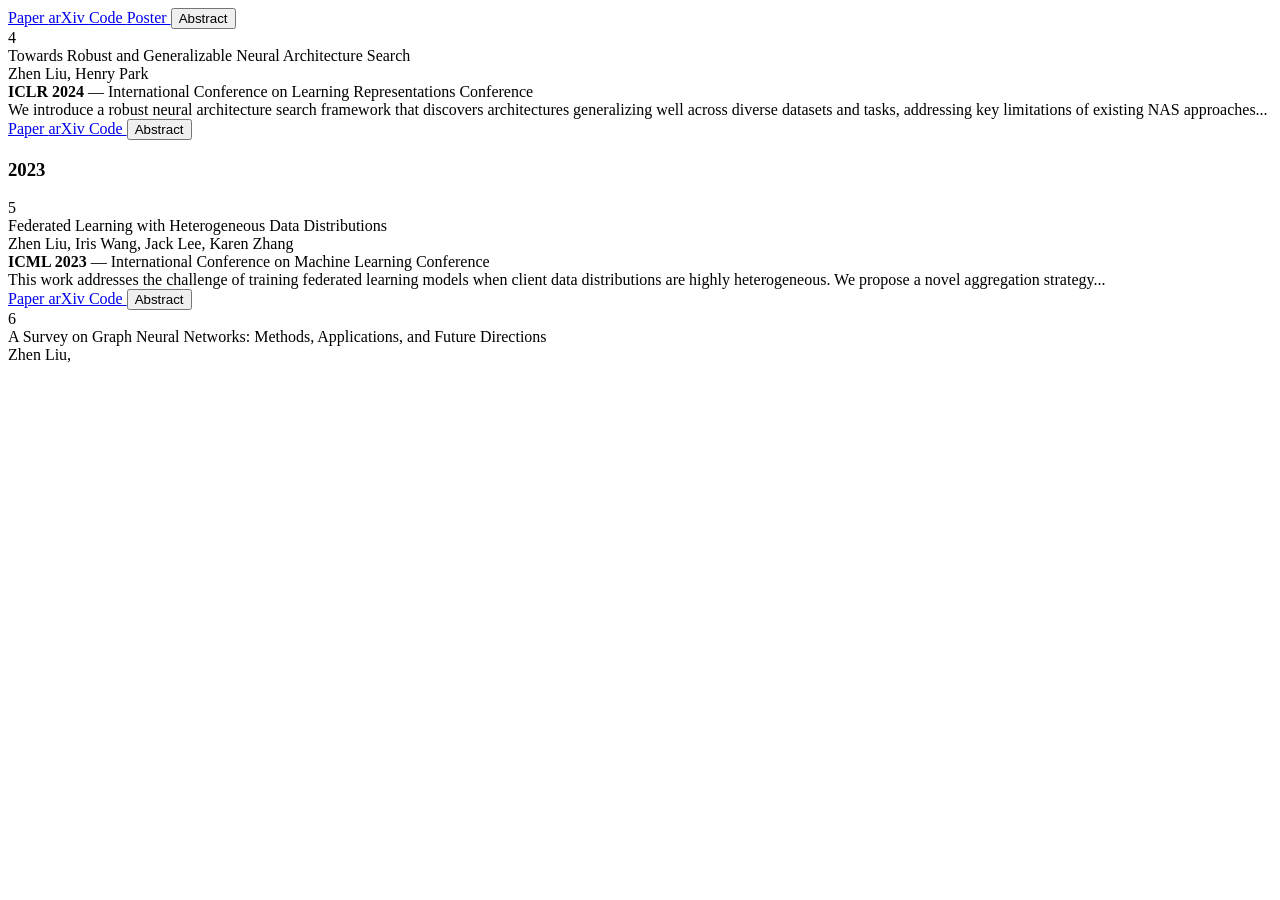
==== research.html @ 5596085f "Add files via upload" ====
<!DOCTYPE html>
              <a href="#" class="pub-link">
                <i class="fas fa-file-pdf"></i> Paper
              </a>
              <a href="#" class="pub-link">
                <i class="fas fa-archive"></i> arXiv
              </a>
              <a href="#" class="pub-link">
                <i class="fab fa-github"></i> Code
              </a>
              <a href="#" class="pub-link">
                <i class="fas fa-desktop"></i> Poster
              </a>
              <button class="pub-link abs-toggle" 
                      onclick="toggleAbstract('abs3')">
                <i class="fas fa-align-left"></i> Abstract
              </button>
            </div>
          </div>
        </div>

        <div class="pub-card" data-year="2024" data-type="conference">
          <div class="pub-number">4</div>
          <div class="pub-content">
            <div class="pub-title">
              Towards Robust and Generalizable 
              Neural Architecture Search
            </div>
            <div class="pub-authors">
              <span class="me">Zhen Liu</span>, Henry Park
            </div>
            <div class="pub-venue">
              <strong>ICLR 2024</strong> — 
              International Conference on Learning Representations
              <span class="badge badge-conf">Conference</span>
            </div>
            <div class="pub-abstract" id="abs4">
              We introduce a robust neural architecture search 
              framework that discovers architectures generalizing 
              well across diverse datasets and tasks, addressing 
              key limitations of existing NAS approaches...
            </div>
            <div class="pub-links">
              <a href="#" class="pub-link">
                <i class="fas fa-file-pdf"></i> Paper
              </a>
              <a href="#" class="pub-link">
                <i class="fas fa-archive"></i> arXiv
              </a>
              <a href="#" class="pub-link">
                <i class="fab fa-github"></i> Code
              </a>
              <button class="pub-link abs-toggle" 
                      onclick="toggleAbstract('abs4')">
                <i class="fas fa-align-left"></i> Abstract
              </button>
            </div>
          </div>
        </div>

        <!-- ── 2023 ── -->
        <h3 class="pub-year-header">2023</h3>

        <div class="pub-card" data-year="2023" data-type="conference">
          <div class="pub-number">5</div>
          <div class="pub-content">
            <div class="pub-title">
              Federated Learning with Heterogeneous 
              Data Distributions
            </div>
            <div class="pub-authors">
              <span class="me">Zhen Liu</span>, 
              Iris Wang, Jack Lee, Karen Zhang
            </div>
            <div class="pub-venue">
              <strong>ICML 2023</strong> — 
              International Conference on Machine Learning
              <span class="badge badge-conf">Conference</span>
            </div>
            <div class="pub-abstract" id="abs5">
              This work addresses the challenge of training 
              federated learning models when client data 
              distributions are highly heterogeneous. 
              We propose a novel aggregation strategy...
            </div>
            <div class="pub-links">
              <a href="#" class="pub-link">
                <i class="fas fa-file-pdf"></i> Paper
              </a>
              <a href="#" class="pub-link">
                <i class="fas fa-archive"></i> arXiv
              </a>
              <a href="#" class="pub-link">
                <i class="fab fa-github"></i> Code
              </a>
              <button class="pub-link abs-toggle" 
                      onclick="toggleAbstract('abs5')">
                <i class="fas fa-align-left"></i> Abstract
              </button>
            </div>
          </div>
        </div>

        <div class="pub-card" data-year="2023" data-type="journal">
          <div class="pub-number">6</div>
          <div class="pub-content">
            <div class="pub-title">
              A Survey on Graph Neural Networks: 
              Methods, Applications, and Future Directions
            </div>
            <div class="pub-authors">
              <span class="me">Zhen Liu</span>, 
            <div
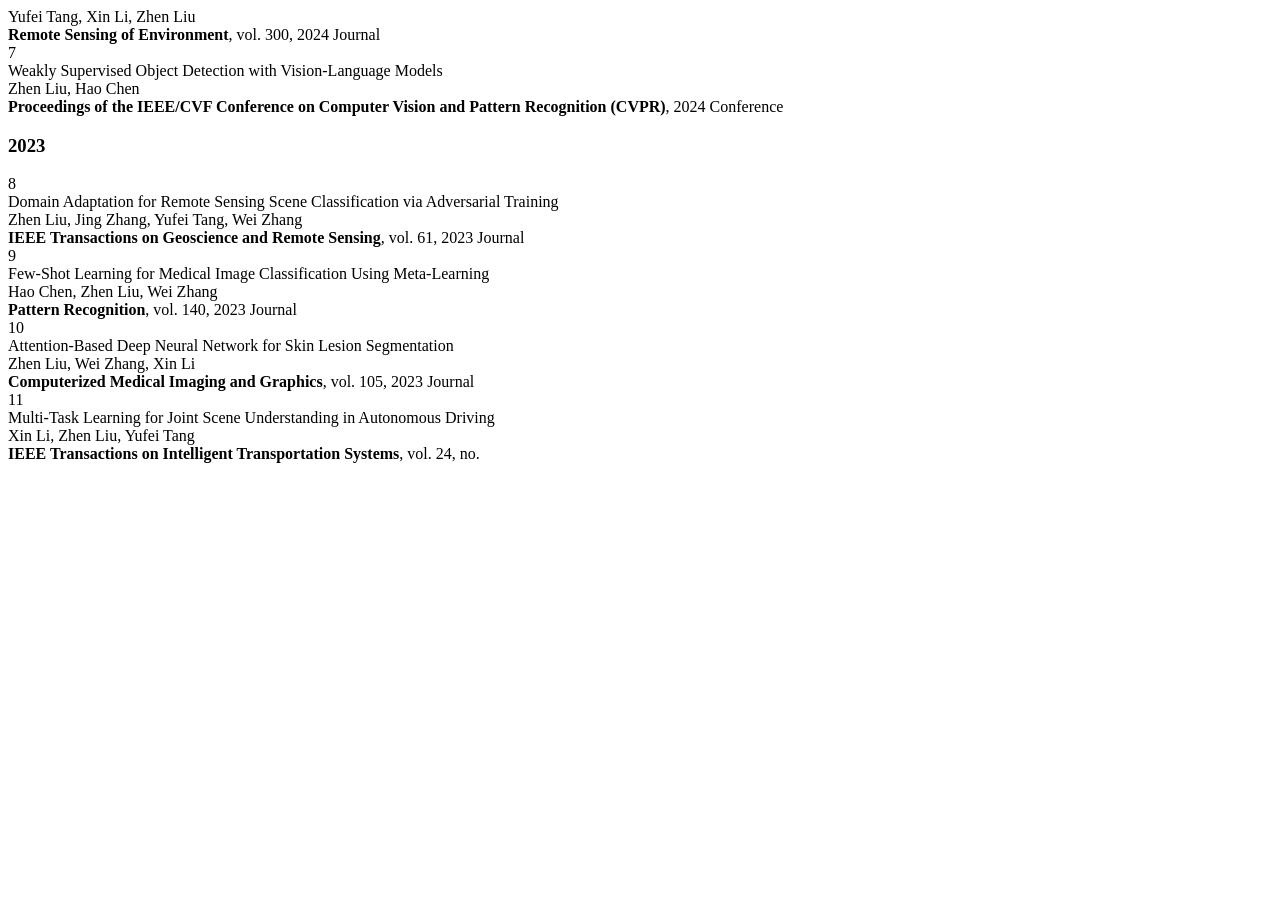
==== commit 992e0140: "Add files via upload" ====
--- a/research.html
+++ b/research.html
@@ -1,113 +1,109 @@
 <!DOCTYPE html>
-              <a href="#" class="pub-link">
-                <i class="fas fa-file-pdf"></i> Paper
-              </a>
-              <a href="#" class="pub-link">
-                <i class="fas fa-archive"></i> arXiv
-              </a>
-              <a href="#" class="pub-link">
-                <i class="fab fa-github"></i> Code
-              </a>
-              <a href="#" class="pub-link">
-                <i class="fas fa-desktop"></i> Poster
-              </a>
-              <button class="pub-link abs-toggle" 
-                      onclick="toggleAbstract('abs3')">
-                <i class="fas fa-align-left"></i> Abstract
-              </button>
-            </div>
+          </div>
+          <div class="pub-authors">
+            Yufei Tang, Xin Li, <span class="me">Zhen Liu</span>
+          </div>
+          <div class="pub-venue">
+            <strong>Remote Sensing of Environment</strong>,
+            vol. 300, 2024
+            <span class="badge badge-journal">Journal</span>
           </div>
         </div>
+      </div>
 
-        <div class="pub-card" data-year="2024" data-type="conference">
-          <div class="pub-number">4</div>
-          <div class="pub-content">
-            <div class="pub-title">
-              Towards Robust and Generalizable 
-              Neural Architecture Search
-            </div>
-            <div class="pub-authors">
-              <span class="me">Zhen Liu</span>, Henry Park
-            </div>
-            <div class="pub-venue">
-              <strong>ICLR 2024</strong> — 
-              International Conference on Learning Representations
-              <span class="badge badge-conf">Conference</span>
-            </div>
-            <div class="pub-abstract" id="abs4">
-              We introduce a robust neural architecture search 
-              framework that discovers architectures generalizing 
-              well across diverse datasets and tasks, addressing 
-              key limitations of existing NAS approaches...
-            </div>
-            <div class="pub-links">
-              <a href="#" class="pub-link">
-                <i class="fas fa-file-pdf"></i> Paper
-              </a>
-              <a href="#" class="pub-link">
-                <i class="fas fa-archive"></i> arXiv
-              </a>
-              <a href="#" class="pub-link">
-                <i class="fab fa-github"></i> Code
-              </a>
-              <button class="pub-link abs-toggle" 
-                      onclick="toggleAbstract('abs4')">
-                <i class="fas fa-align-left"></i> Abstract
-              </button>
-            </div>
+      <!-- P7 -->
+      <div class="pub-card">
+        <div class="pub-number">7</div>
+        <div class="pub-content">
+          <div class="pub-title">
+            Weakly Supervised Object Detection with
+            Vision-Language Models
+          </div>
+          <div class="pub-authors">
+            <span class="me">Zhen Liu</span>, Hao Chen
+          </div>
+          <div class="pub-venue">
+            <strong>Proceedings of the IEEE/CVF Conference on
+            Computer Vision and Pattern Recognition (CVPR)</strong>, 2024
+            <span class="badge badge-conf">Conference</span>
           </div>
         </div>
+      </div>
 
-        <!-- ── 2023 ── -->
-        <h3 class="pub-year-header">2023</h3>
+      <!-- ── 2023 ── -->
+      <div class="year-header">
+        <h3>2023</h3>
+      </div>
 
-        <div class="pub-card" data-year="2023" data-type="conference">
-          <div class="pub-number">5</div>
-          <div class="pub-content">
-            <div class="pub-title">
-              Federated Learning with Heterogeneous 
-              Data Distributions
-            </div>
-            <div class="pub-authors">
-              <span class="me">Zhen Liu</span>, 
-              Iris Wang, Jack Lee, Karen Zhang
-            </div>
-            <div class="pub-venue">
-              <strong>ICML 2023</strong> — 
-              International Conference on Machine Learning
-              <span class="badge badge-conf">Conference</span>
-            </div>
-            <div class="pub-abstract" id="abs5">
-              This work addresses the challenge of training 
-              federated learning models when client data 
-              distributions are highly heterogeneous. 
-              We propose a novel aggregation strategy...
-            </div>
-            <div class="pub-links">
-              <a href="#" class="pub-link">
-                <i class="fas fa-file-pdf"></i> Paper
-              </a>
-              <a href="#" class="pub-link">
-                <i class="fas fa-archive"></i> arXiv
-              </a>
-              <a href="#" class="pub-link">
-                <i class="fab fa-github"></i> Code
-              </a>
-              <button class="pub-link abs-toggle" 
-                      onclick="toggleAbstract('abs5')">
-                <i class="fas fa-align-left"></i> Abstract
-              </button>
-            </div>
+      <!-- P8 -->
+      <div class="pub-card">
+        <div class="pub-number">8</div>
+        <div class="pub-content">
+          <div class="pub-title">
+            Domain Adaptation for Remote Sensing Scene Classification
+            via Adversarial Training
+          </div>
+          <div class="pub-authors">
+            <span class="me">Zhen Liu</span>, Jing Zhang,
+            Yufei Tang, Wei Zhang
+          </div>
+          <div class="pub-venue">
+            <strong>IEEE Transactions on Geoscience and Remote Sensing</strong>,
+            vol. 61, 2023
+            <span class="badge badge-journal">Journal</span>
           </div>
         </div>
+      </div>
 
-        <div class="pub-card" data-year="2023" data-type="journal">
-          <div class="pub-number">6</div>
-          <div class="pub-content">
-            <div class="pub-title">
-              A Survey on Graph Neural Networks: 
-              Methods, Applications, and Future Directions
-            </div>
-            <div class="pub-authors">
-              <span class="me">Zhen Liu</span>, 
-            <div+      <!-- P9 -->
+      <div class="pub-card">
+        <div class="pub-number">9</div>
+        <div class="pub-content">
+          <div class="pub-title">
+            Few-Shot Learning for Medical Image Classification
+            Using Meta-Learning
+          </div>
+          <div class="pub-authors">
+            Hao Chen, <span class="me">Zhen Liu</span>, Wei Zhang
+          </div>
+          <div class="pub-venue">
+            <strong>Pattern Recognition</strong>,
+            vol. 140, 2023
+            <span class="badge badge-journal">Journal</span>
+          </div>
+        </div>
+      </div>
+
+      <!-- P10 -->
+      <div class="pub-card">
+        <div class="pub-number">10</div>
+        <div class="pub-content">
+          <div class="pub-title">
+            Attention-Based Deep Neural Network for
+            Skin Lesion Segmentation
+          </div>
+          <div class="pub-authors">
+            <span class="me">Zhen Liu</span>, Wei Zhang, Xin Li
+          </div>
+          <div class="pub-venue">
+            <strong>Computerized Medical Imaging and Graphics</strong>,
+            vol. 105, 2023
+            <span class="badge badge-journal">Journal</span>
+          </div>
+        </div>
+      </div>
+
+      <!-- P11 -->
+      <div class="pub-card">
+        <div class="pub-number">11</div>
+        <div class="pub-content">
+          <div class="pub-title">
+            Multi-Task Learning for Joint Scene Understanding
+            in Autonomous Driving
+          </div>
+          <div class="pub-authors">
+            Xin Li, <span class="me">Zhen Liu</span>, Yufei Tang
+          </div>
+          <div class="pub-venue">
+            <strong>IEEE Transactions on Intelligent Transportation Systems</strong>,
+            vol. 24, no.
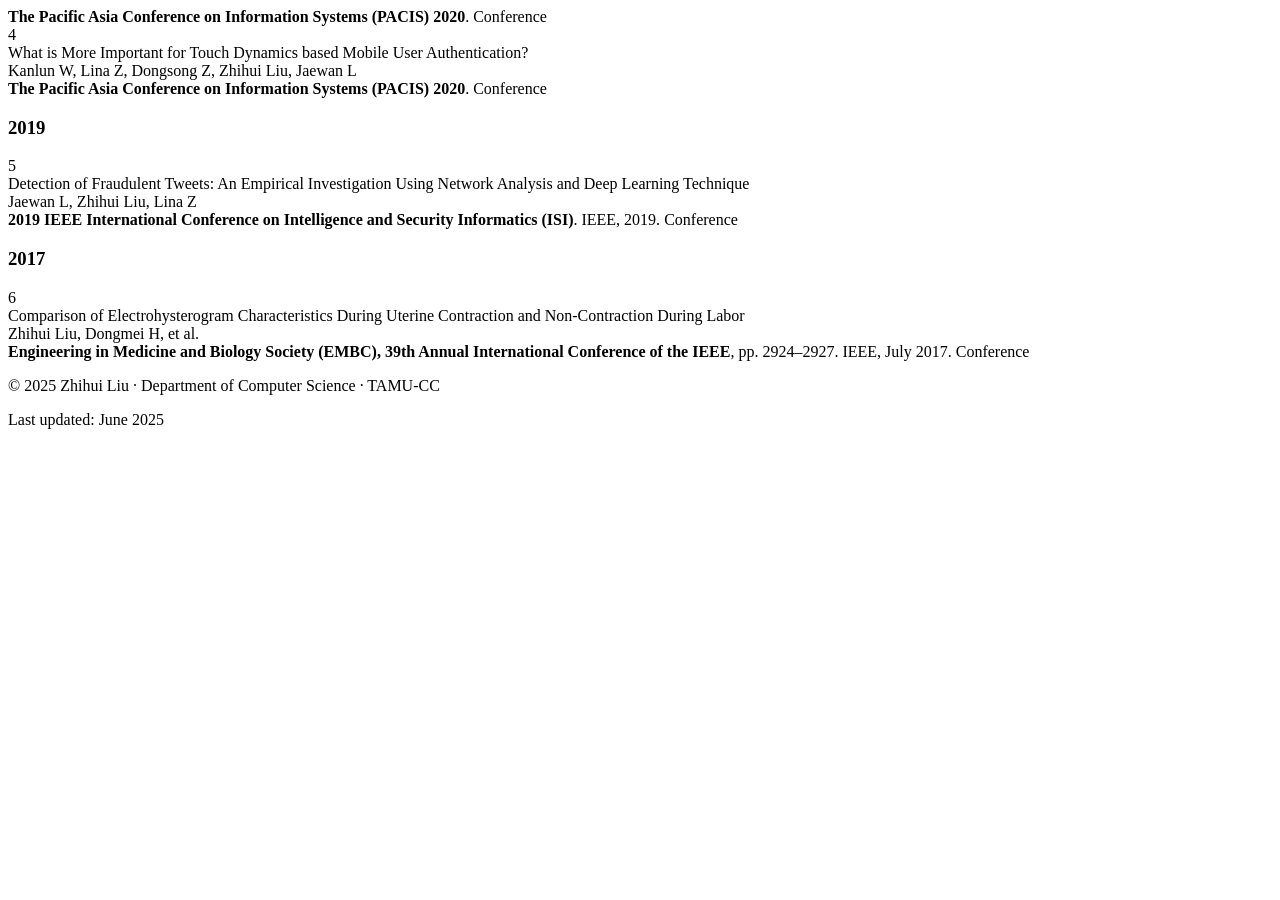
==== commit 394c4099: "Update research.html" ====
--- a/research.html
+++ b/research.html
@@ -1,109 +1,108 @@
 <!DOCTYPE html>
           </div>
-          <div class="pub-authors">
-            Yufei Tang, Xin Li, <span class="me">Zhen Liu</span>
-          </div>
           <div class="pub-venue">
-            <strong>Remote Sensing of Environment</strong>,
-            vol. 300, 2024
-            <span class="badge badge-journal">Journal</span>
-          </div>
-        </div>
-      </div>
-
-      <!-- P7 -->
-      <div class="pub-card">
-        <div class="pub-number">7</div>
-        <div class="pub-content">
-          <div class="pub-title">
-            Weakly Supervised Object Detection with
-            Vision-Language Models
-          </div>
-          <div class="pub-authors">
-            <span class="me">Zhen Liu</span>, Hao Chen
-          </div>
-          <div class="pub-venue">
-            <strong>Proceedings of the IEEE/CVF Conference on
-            Computer Vision and Pattern Recognition (CVPR)</strong>, 2024
+            <strong>The Pacific Asia Conference on
+            Information Systems (PACIS) 2020</strong>.
             <span class="badge badge-conf">Conference</span>
           </div>
         </div>
       </div>
 
-      <!-- ── 2023 ── -->
-      <div class="year-header">
-        <h3>2023</h3>
-      </div>
-
-      <!-- P8 -->
+      <!-- Publication 4 -->
       <div class="pub-card">
-        <div class="pub-number">8</div>
+        <div class="pub-number">4</div>
         <div class="pub-content">
           <div class="pub-title">
-            Domain Adaptation for Remote Sensing Scene Classification
-            via Adversarial Training
+            What is More Important for Touch Dynamics based
+            Mobile User Authentication?
           </div>
           <div class="pub-authors">
-            <span class="me">Zhen Liu</span>, Jing Zhang,
-            Yufei Tang, Wei Zhang
+            Kanlun W, Lina Z, Dongsong Z,
+            <span class="me">Zhihui Liu</span>,
+            Jaewan L
           </div>
           <div class="pub-venue">
-            <strong>IEEE Transactions on Geoscience and Remote Sensing</strong>,
-            vol. 61, 2023
-            <span class="badge badge-journal">Journal</span>
+            <strong>The Pacific Asia Conference on
+            Information Systems (PACIS) 2020</strong>.
+            <span class="badge badge-conf">Conference</span>
           </div>
         </div>
       </div>
 
-      <!-- P9 -->
+      <!-- ── 2019 ── -->
+      <div class="year-header">
+        <h3>2019</h3>
+      </div>
+
+      <!-- Publication 5 -->
       <div class="pub-card">
-        <div class="pub-number">9</div>
+        <div class="pub-number">5</div>
         <div class="pub-content">
           <div class="pub-title">
-            Few-Shot Learning for Medical Image Classification
-            Using Meta-Learning
+            Detection of Fraudulent Tweets: An Empirical Investigation
+            Using Network Analysis and Deep Learning Technique
           </div>
           <div class="pub-authors">
-            Hao Chen, <span class="me">Zhen Liu</span>, Wei Zhang
+            Jaewan L,
+            <span class="me">Zhihui Liu</span>,
+            Lina Z
           </div>
           <div class="pub-venue">
-            <strong>Pattern Recognition</strong>,
-            vol. 140, 2023
-            <span class="badge badge-journal">Journal</span>
+            <strong>2019 IEEE International Conference on
+            Intelligence and Security Informatics (ISI)</strong>.
+            IEEE, 2019.
+            <span class="badge badge-conf">Conference</span>
           </div>
         </div>
       </div>
 
-      <!-- P10 -->
+      <!-- ── 2017 ── -->
+      <div class="year-header">
+        <h3>2017</h3>
+      </div>
+
+      <!-- Publication 6 -->
       <div class="pub-card">
-        <div class="pub-number">10</div>
+        <div class="pub-number">6</div>
         <div class="pub-content">
           <div class="pub-title">
-            Attention-Based Deep Neural Network for
-            Skin Lesion Segmentation
+            Comparison of Electrohysterogram Characteristics During
+            Uterine Contraction and Non-Contraction During Labor
           </div>
           <div class="pub-authors">
-            <span class="me">Zhen Liu</span>, Wei Zhang, Xin Li
+            <span class="me">Zhihui Liu</span>,
+            Dongmei H, et al.
           </div>
           <div class="pub-venue">
-            <strong>Computerized Medical Imaging and Graphics</strong>,
-            vol. 105, 2023
-            <span class="badge badge-journal">Journal</span>
+            <strong>Engineering in Medicine and Biology Society
+            (EMBC), 39th Annual International Conference
+            of the IEEE</strong>,
+            pp. 2924–2927. IEEE, July 2017.
+            <span class="badge badge-conf">Conference</span>
           </div>
         </div>
       </div>
 
-      <!-- P11 -->
-      <div class="pub-card">
-        <div class="pub-number">11</div>
-        <div class="pub-content">
-          <div class="pub-title">
-            Multi-Task Learning for Joint Scene Understanding
-            in Autonomous Driving
-          </div>
-          <div class="pub-authors">
-            Xin Li, <span class="me">Zhen Liu</span>, Yufei Tang
-          </div>
-          <div class="pub-venue">
-            <strong>IEEE Transactions on Intelligent Transportation Systems</strong>,
-            vol. 24, no.+    </div>
+  </section>
+
+  <!-- ===== FOOTER ===== -->
+  <footer class="footer">
+    <div class="container">
+      <p>© 2025 Zhihui Liu · Department of Computer Science · TAMU-CC</p>
+      <p>Last updated: June 2025</p>
+    </div>
+  </footer>
+
+  <!-- ===== JS: navbar toggle ===== -->
+  <script>
+    // Mobile nav toggle
+    const navToggle = document.getElementById('navToggle');
+    const navLinks  = document.getElementById('navLinks');
+    navToggle.addEventListener('click', () => {
+      navLinks.classList.toggle('open');
+    });
+  </script>
+
+</body>
+</html>
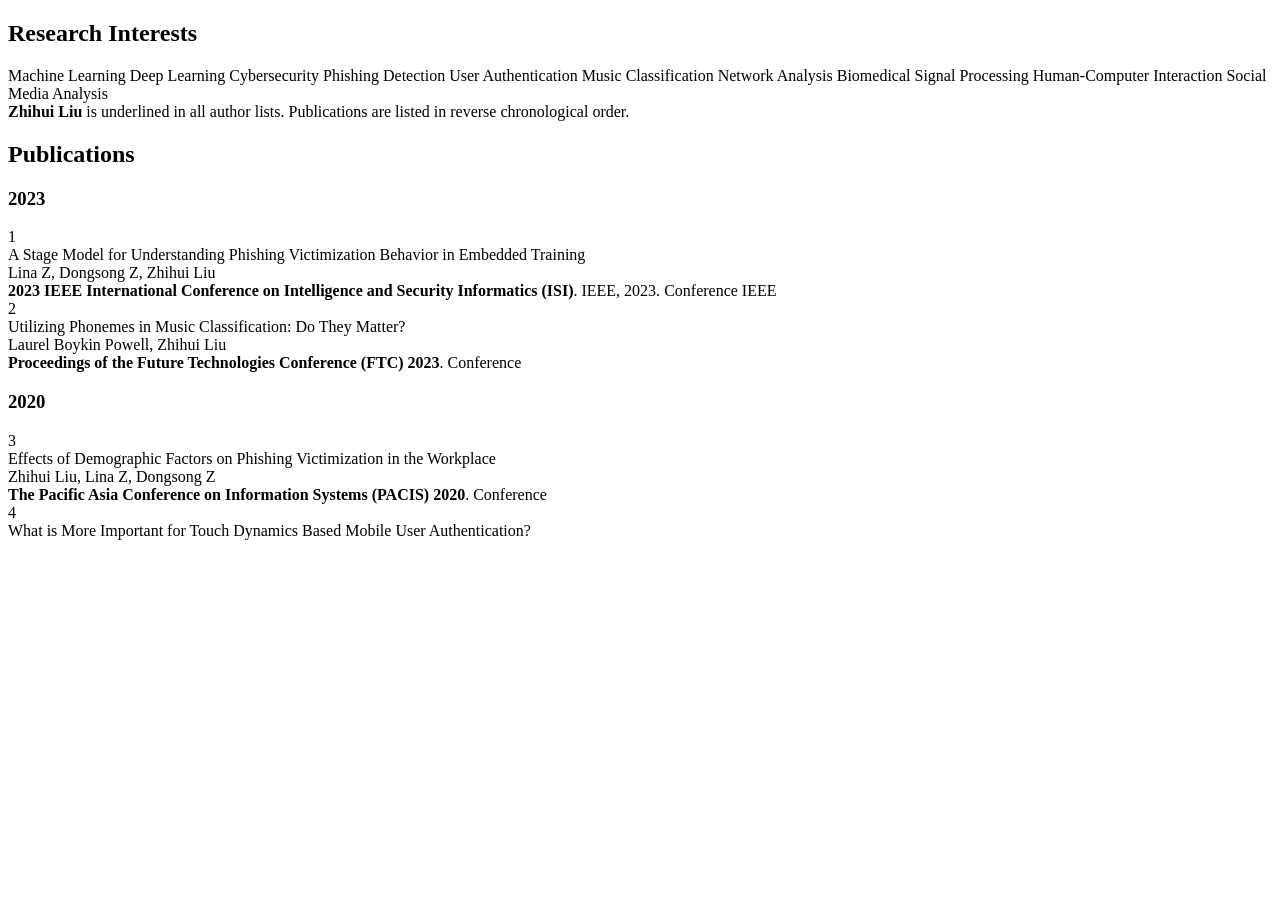
==== commit a72664cf: "Add files via upload" ====
--- a/research.html
+++ b/research.html
@@ -1,4 +1,100 @@
 <!DOCTYPE html>
+        </div>
+      </div>
+
+      <!-- ── Research Interests ── -->
+      <h2 class="section-title">Research Interests</h2>
+      <div class="interest-tags">
+        <span class="interest-tag">Machine Learning</span>
+        <span class="interest-tag">Deep Learning</span>
+        <span class="interest-tag">Cybersecurity</span>
+        <span class="interest-tag">Phishing Detection</span>
+        <span class="interest-tag">User Authentication</span>
+        <span class="interest-tag">Music Classification</span>
+        <span class="interest-tag">Network Analysis</span>
+        <span class="interest-tag">Biomedical Signal Processing</span>
+        <span class="interest-tag">Human-Computer Interaction</span>
+        <span class="interest-tag">Social Media Analysis</span>
+      </div>
+
+      <!-- ── Note ── -->
+      <div class="note-box">
+        <i class="fas fa-info-circle"></i>
+        <span>
+          <strong>Zhihui Liu</strong> is underlined in all
+          author lists. Publications are listed in reverse
+          chronological order.
+        </span>
+      </div>
+
+      <!-- ══════════════════════════════
+           PUBLICATIONS
+      ═══════════════════════════════ -->
+      <h2 class="section-title">Publications</h2>
+
+      <!-- ════ 2023 ════ -->
+      <div class="year-header">
+        <h3>2023</h3>
+      </div>
+
+      <!-- [1] IEEE ISI 2023 -->
+      <div class="pub-card">
+        <div class="pub-number">1</div>
+        <div class="pub-content">
+          <div class="pub-title">
+            A Stage Model for Understanding Phishing
+            Victimization Behavior in Embedded Training
+          </div>
+          <div class="pub-authors">
+            Lina Z, Dongsong Z,
+            <span class="me">Zhihui Liu</span>
+          </div>
+          <div class="pub-venue">
+            <strong>2023 IEEE International Conference on
+            Intelligence and Security Informatics (ISI)</strong>.
+            IEEE, 2023.
+            <span class="badge badge-conf">Conference</span>
+            <span class="badge badge-ieee">IEEE</span>
+          </div>
+        </div>
+      </div>
+
+      <!-- [2] FTC 2023 -->
+      <div class="pub-card">
+        <div class="pub-number">2</div>
+        <div class="pub-content">
+          <div class="pub-title">
+            Utilizing Phonemes in Music Classification:
+            Do They Matter?
+          </div>
+          <div class="pub-authors">
+            Laurel Boykin Powell,
+            <span class="me">Zhihui Liu</span>
+          </div>
+          <div class="pub-venue">
+            <strong>Proceedings of the Future Technologies
+            Conference (FTC) 2023</strong>.
+            <span class="badge badge-conf">Conference</span>
+          </div>
+        </div>
+      </div>
+
+      <!-- ════ 2020 ════ -->
+      <div class="year-header">
+        <h3>2020</h3>
+      </div>
+
+      <!-- [3] PACIS 2020 -->
+      <div class="pub-card">
+        <div class="pub-number">3</div>
+        <div class="pub-content">
+          <div class="pub-title">
+            Effects of Demographic Factors on Phishing
+            Victimization in the Workplace
+          </div>
+          <div class="pub-authors">
+            <span class="me">Zhihui Liu</span>,
+            Lina Z, Dongsong Z
           </div>
           <div class="pub-venue">
             <strong>The Pacific Asia Conference on
@@ -8,101 +104,11 @@
         </div>
       </div>
 
-      <!-- Publication 4 -->
+      <!-- [4] PACIS 2020 -->
       <div class="pub-card">
         <div class="pub-number">4</div>
         <div class="pub-content">
           <div class="pub-title">
-            What is More Important for Touch Dynamics based
-            Mobile User Authentication?
-          </div>
-          <div class="pub-authors">
-            Kanlun W, Lina Z, Dongsong Z,
-            <span class="me">Zhihui Liu</span>,
-            Jaewan L
-          </div>
-          <div class="pub-venue">
-            <strong>The Pacific Asia Conference on
-            Information Systems (PACIS) 2020</strong>.
-            <span class="badge badge-conf">Conference</span>
-          </div>
-        </div>
-      </div>
-
-      <!-- ── 2019 ── -->
-      <div class="year-header">
-        <h3>2019</h3>
-      </div>
-
-      <!-- Publication 5 -->
-      <div class="pub-card">
-        <div class="pub-number">5</div>
-        <div class="pub-content">
-          <div class="pub-title">
-            Detection of Fraudulent Tweets: An Empirical Investigation
-            Using Network Analysis and Deep Learning Technique
-          </div>
-          <div class="pub-authors">
-            Jaewan L,
-            <span class="me">Zhihui Liu</span>,
-            Lina Z
-          </div>
-          <div class="pub-venue">
-            <strong>2019 IEEE International Conference on
-            Intelligence and Security Informatics (ISI)</strong>.
-            IEEE, 2019.
-            <span class="badge badge-conf">Conference</span>
-          </div>
-        </div>
-      </div>
-
-      <!-- ── 2017 ── -->
-      <div class="year-header">
-        <h3>2017</h3>
-      </div>
-
-      <!-- Publication 6 -->
-      <div class="pub-card">
-        <div class="pub-number">6</div>
-        <div class="pub-content">
-          <div class="pub-title">
-            Comparison of Electrohysterogram Characteristics During
-            Uterine Contraction and Non-Contraction During Labor
-          </div>
-          <div class="pub-authors">
-            <span class="me">Zhihui Liu</span>,
-            Dongmei H, et al.
-          </div>
-          <div class="pub-venue">
-            <strong>Engineering in Medicine and Biology Society
-            (EMBC), 39th Annual International Conference
-            of the IEEE</strong>,
-            pp. 2924–2927. IEEE, July 2017.
-            <span class="badge badge-conf">Conference</span>
-          </div>
-        </div>
-      </div>
-
-    </div>
-  </section>
-
-  <!-- ===== FOOTER ===== -->
-  <footer class="footer">
-    <div class="container">
-      <p>© 2025 Zhihui Liu · Department of Computer Science · TAMU-CC</p>
-      <p>Last updated: June 2025</p>
-    </div>
-  </footer>
-
-  <!-- ===== JS: navbar toggle ===== -->
-  <script>
-    // Mobile nav toggle
-    const navToggle = document.getElementById('navToggle');
-    const navLinks  = document.getElementById('navLinks');
-    navToggle.addEventListener('click', () => {
-      navLinks.classList.toggle('open');
-    });
-  </script>
-
-</body>
-</html>
+            What is More Important for Touch Dynamics
+            Based Mobile User Authentication?
+</html>
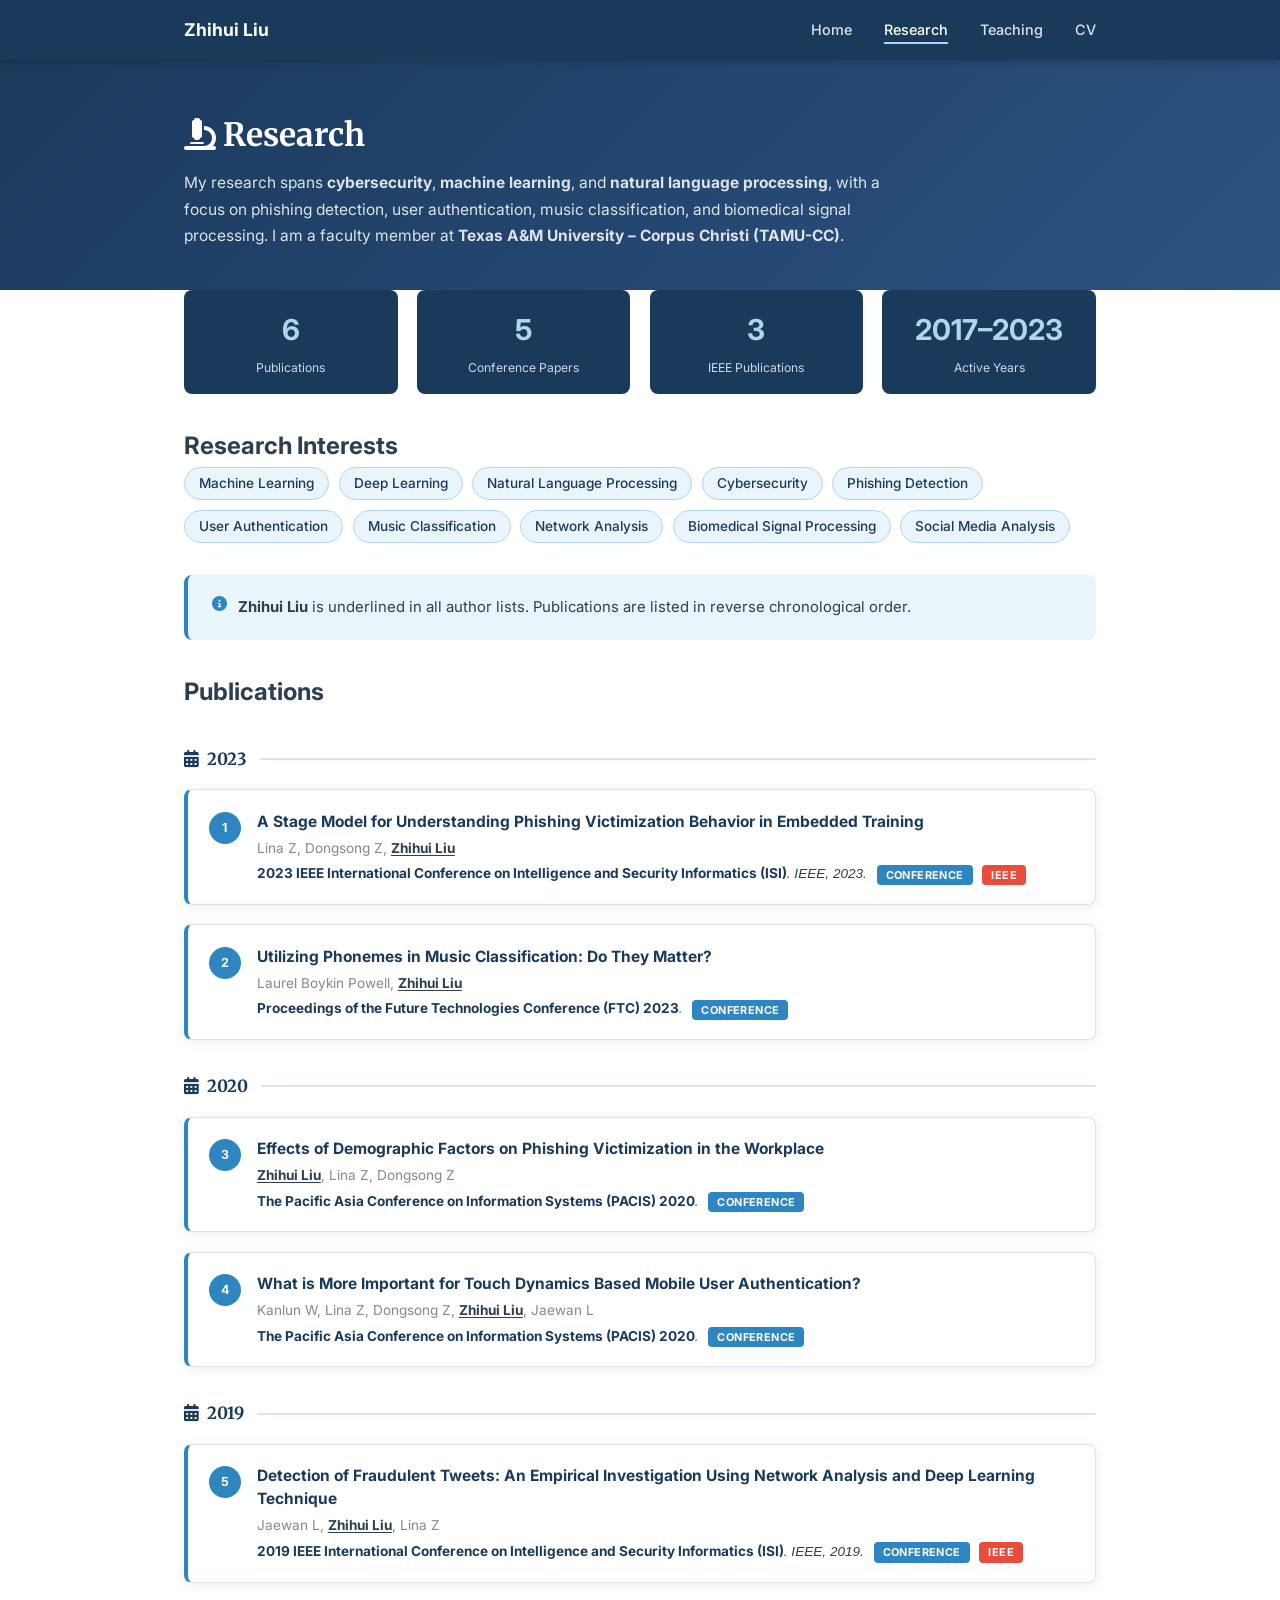
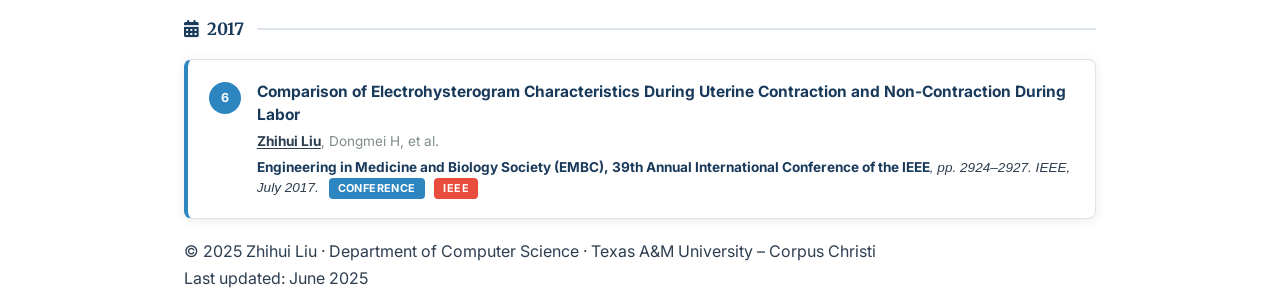
==== commit 388e0c1d: "Add files via upload" ====
--- a/research.html
+++ b/research.html
@@ -1,40 +1,324 @@
 <!DOCTYPE html>
-        </div>
-      </div>
-
-      <!-- ── Research Interests ── -->
+<html lang="en">
+<head>
+  <meta charset="UTF-8"/>
+  <meta name="viewport" content="width=device-width, initial-scale=1.0"/>
+  <title>Research | Zhihui Liu</title>
+  <link rel="stylesheet" href="assets/css/style.css"/>
+  <link href="https://fonts.googleapis.com/css2?family=Inter:wght@300;400;600;700
+        &family=Merriweather:wght@400;700&display=swap" rel="stylesheet"/>
+  <link rel="stylesheet"
+        href="https://cdnjs.cloudflare.com/ajax/libs/font-awesome/6.4.0/css/all.min.css"/>
+
+  <style>
+    /* ── Page Header ──
+       Matches exact gradient used in teaching.html */
+    .page-header {
+      background: linear-gradient(135deg, var(--primary) 0%, #2c5282 100%);
+      color: #fff;
+      padding: 3rem 0 2.5rem;
+    }
+    .page-header h1 {
+      font-family: 'Merriweather', serif;
+      font-size: 2rem;
+      margin-bottom: 0.5rem;
+    }
+    .page-header p {
+      font-size: 0.97rem;
+      color: rgba(255,255,255,0.85);
+      max-width: 700px;
+      line-height: 1.7;
+    }
+
+    /* ── Stats Bar ──
+       Matches teaching.html stats bar exactly */
+    .stats-bar {
+      display: flex;
+      gap: 1.2rem;
+      flex-wrap: wrap;
+      margin-bottom: 2rem;
+    }
+    .stat-item {
+      background: var(--primary);
+      color: #fff;
+      padding: 1rem 1.5rem;
+      border-radius: var(--radius);
+      text-align: center;
+      flex: 1;
+      min-width: 120px;
+    }
+    .stat-number {
+      font-size: 1.8rem;
+      font-weight: 700;
+      color: var(--accent-light);
+      display: block;
+    }
+    .stat-label {
+      font-size: 0.76rem;
+      color: rgba(255,255,255,0.8);
+      margin-top: 0.2rem;
+    }
+
+    /* ── Philosophy/Note Box ──
+       Matches teaching.html philosophy box */
+    .note-box {
+      background: #eaf4fb;
+      border-left: 4px solid var(--accent);
+      padding: 1.2rem 1.5rem;
+      border-radius: var(--radius);
+      margin-bottom: 2rem;
+      font-size: 0.93rem;
+      line-height: 1.8;
+      color: var(--text);
+      display: flex;
+      gap: 0.7rem;
+      align-items: flex-start;
+    }
+    .note-box i {
+      color: var(--accent);
+      margin-top: 3px;
+      flex-shrink: 0;
+    }
+
+    /* ── Research Interest Tags ── */
+    .interest-tags {
+      display: flex;
+      flex-wrap: wrap;
+      gap: 0.6rem;
+      margin-bottom: 2rem;
+    }
+    .interest-tag {
+      background: #eaf4fb;
+      color: var(--primary);
+      border: 1.5px solid var(--accent-light);
+      border-radius: 20px;
+      padding: 4px 14px;
+      font-size: 0.85rem;
+      font-weight: 500;
+    }
+
+    /* ── Section Divider ──
+       Matches teaching.html course-section-label */
+    .year-divider {
+      display: flex;
+      align-items: center;
+      gap: 0.8rem;
+      margin: 2rem 0 1rem;
+    }
+    .year-divider h3 {
+      font-family: 'Merriweather', serif;
+      font-size: 1.05rem;
+      color: var(--primary);
+      white-space: nowrap;
+    }
+    .year-divider::after {
+      content: '';
+      flex: 1;
+      height: 2px;
+      background: var(--border);
+      border-radius: 2px;
+    }
+
+    /* ── Publication Card ──
+       Matches teaching.html course-card style */
+    .pub-card {
+      background: var(--bg);
+      border: 1px solid var(--border);
+      border-radius: var(--radius);
+      box-shadow: var(--shadow);
+      margin-bottom: 1.2rem;
+      overflow: hidden;
+      transition: box-shadow 0.2s, border-color 0.2s;
+      display: flex;
+      gap: 1rem;
+      padding: 1.2rem 1.3rem;
+      border-left: 4px solid var(--accent);
+    }
+    .pub-card:hover {
+      border-color: var(--accent);
+      border-left-color: var(--primary);
+      box-shadow: 0 4px 18px rgba(46,134,193,0.15);
+    }
+
+    /* Number bubble */
+    .pub-number {
+      flex-shrink: 0;
+      width: 32px;
+      height: 32px;
+      background: var(--accent);
+      color: #fff;
+      border-radius: 50%;
+      display: flex;
+      align-items: center;
+      justify-content: center;
+      font-size: 0.78rem;
+      font-weight: 700;
+      margin-top: 2px;
+    }
+
+    .pub-content { flex: 1; }
+
+    .pub-title {
+      font-size: 0.97rem;
+      font-weight: 700;
+      color: var(--primary);
+      margin-bottom: 0.3rem;
+      line-height: 1.5;
+    }
+
+    .pub-authors {
+      font-size: 0.85rem;
+      color: var(--text-light);
+      margin-bottom: 0.25rem;
+      line-height: 1.6;
+    }
+    .pub-authors .me {
+      font-weight: 700;
+      color: var(--text);
+      text-decoration: underline;
+      text-underline-offset: 2px;
+    }
+
+    .pub-venue {
+      font-size: 0.85rem;
+      color: var(--text);
+      font-style: italic;
+      line-height: 1.5;
+    }
+    .pub-venue strong {
+      font-style: normal;
+      color: var(--primary);
+    }
+
+    /* ── Badges ──
+       Matches teaching.html tag style */
+    .badge {
+      display: inline-block;
+      padding: 2px 9px;
+      font-size: 0.68rem;
+      font-weight: 700;
+      border-radius: 4px;
+      margin-left: 6px;
+      text-transform: uppercase;
+      letter-spacing: 0.4px;
+      vertical-align: middle;
+      font-style: normal;
+    }
+    .badge-conf  { background: var(--accent);  color: #fff; }
+    .badge-ieee  { background: #e74c3c;         color: #fff; }
+
+    /* ── Smooth Scroll ── */
+    html { scroll-behavior: smooth; }
+
+    /* ── Responsive ── */
+    @media (max-width: 700px) {
+      .stats-bar   { gap: 0.7rem; }
+      .stat-item   { min-width: 100px; padding: 0.8rem; }
+      .stat-number { font-size: 1.4rem; }
+      .pub-card    { flex-direction: column; gap: 0.5rem; }
+    }
+  </style>
+</head>
+<body>
+
+  <!-- ===== NAVBAR =====
+       Exact same structure as index.html [1] and teaching.html [2] -->
+  <nav class="navbar">
+    <div class="nav-container">
+      <a class="nav-brand" href="index.html">Zhihui Liu</a>
+      <ul class="nav-links" id="navLinks">
+        <li><a href="index.html">Home</a></li>
+        <li><a href="research.html" class="active">Research</a></li>
+        <li><a href="teaching.html">Teaching</a></li>
+        <li><a href="assets/files/cv.pdf" target="_blank">CV</a></li>
+      </ul>
+      <button class="nav-toggle" id="navToggle">
+        <i class="fas fa-bars"></i>
+      </button>
+    </div>
+  </nav>
+
+  <!-- ===== PAGE HEADER =====
+       Same gradient style as teaching.html [2] -->
+  <section class="page-header">
+    <div class="container">
+      <h1>
+        <i class="fas fa-microscope"></i> Research
+      </h1>
+      <p>
+        My research spans <strong>cybersecurity</strong>,
+        <strong>machine learning</strong>, and
+        <strong>natural language processing</strong>, with a focus on
+        phishing detection, user authentication, music classification,
+        and biomedical signal processing.
+        I am a faculty member at
+        <strong>Texas A&amp;M University – Corpus Christi (TAMU-CC)</strong>.
+      </p>
+    </div>
+  </section>
+
+  <!-- ===== MAIN CONTENT ===== -->
+  <section class="section" id="research">
+    <div class="container">
+
+      <!-- ── Stats Bar ──
+           Same layout as teaching.html stats [2] -->
+      <div class="stats-bar">
+        <div class="stat-item">
+          <span class="stat-number">6</span>
+          <div class="stat-label">Publications</div>
+        </div>
+        <div class="stat-item">
+          <span class="stat-number">5</span>
+          <div class="stat-label">Conference Papers</div>
+        </div>
+        <div class="stat-item">
+          <span class="stat-number">3</span>
+          <div class="stat-label">IEEE Publications</div>
+        </div>
+        <div class="stat-item">
+          <span class="stat-number">2017–2023</span>
+          <div class="stat-label">Active Years</div>
+        </div>
+      </div>
+
+      <!-- ── Research Interests ──
+           Pulled from index.html profile [1] -->
       <h2 class="section-title">Research Interests</h2>
       <div class="interest-tags">
         <span class="interest-tag">Machine Learning</span>
         <span class="interest-tag">Deep Learning</span>
+        <span class="interest-tag">Natural Language Processing</span>
         <span class="interest-tag">Cybersecurity</span>
         <span class="interest-tag">Phishing Detection</span>
         <span class="interest-tag">User Authentication</span>
         <span class="interest-tag">Music Classification</span>
         <span class="interest-tag">Network Analysis</span>
         <span class="interest-tag">Biomedical Signal Processing</span>
-        <span class="interest-tag">Human-Computer Interaction</span>
         <span class="interest-tag">Social Media Analysis</span>
       </div>
 
-      <!-- ── Note ── -->
+      <!-- ── Note Box ──
+           Same style as teaching.html philosophy box [2] -->
       <div class="note-box">
         <i class="fas fa-info-circle"></i>
-        <span>
+        <div>
           <strong>Zhihui Liu</strong> is underlined in all
           author lists. Publications are listed in reverse
           chronological order.
-        </span>
-      </div>
-
-      <!-- ══════════════════════════════
-           PUBLICATIONS
-      ═══════════════════════════════ -->
+        </div>
+      </div>
+
+      <!-- ══════════════════════════════════
+           PUBLICATIONS LIST
+      ═══════════════════════════════════ -->
       <h2 class="section-title">Publications</h2>
 
       <!-- ════ 2023 ════ -->
-      <div class="year-header">
-        <h3>2023</h3>
+      <div class="year-divider">
+        <h3>
+          <i class="fas fa-calendar-alt"></i> &nbsp;2023
+        </h3>
       </div>
 
       <!-- [1] IEEE ISI 2023 -->
@@ -80,8 +364,10 @@
       </div>
 
       <!-- ════ 2020 ════ -->
-      <div class="year-header">
-        <h3>2020</h3>
+      <div class="year-divider">
+        <h3>
+          <i class="fas fa-calendar-alt"></i> &nbsp;2020
+        </h3>
       </div>
 
       <!-- [3] PACIS 2020 -->
@@ -111,4 +397,127 @@
           <div class="pub-title">
             What is More Important for Touch Dynamics
             Based Mobile User Authentication?
-</html>+          </div>
+          <div class="pub-authors">
+            Kanlun W, Lina Z, Dongsong Z,
+            <span class="me">Zhihui Liu</span>,
+            Jaewan L
+          </div>
+          <div class="pub-venue">
+            <strong>The Pacific Asia Conference on
+            Information Systems (PACIS) 2020</strong>.
+            <span class="badge badge-conf">Conference</span>
+          </div>
+        </div>
+      </div>
+
+      <!-- ════ 2019 ════ -->
+      <div class="year-divider">
+        <h3>
+          <i class="fas fa-calendar-alt"></i> &nbsp;2019
+        </h3>
+      </div>
+
+      <!-- [5] IEEE ISI 2019 -->
+      <div class="pub-card">
+        <div class="pub-number">5</div>
+        <div class="pub-content">
+          <div class="pub-title">
+            Detection of Fraudulent Tweets: An Empirical
+            Investigation Using Network Analysis and
+            Deep Learning Technique
+          </div>
+          <div class="pub-authors">
+            Jaewan L,
+            <span class="me">Zhihui Liu</span>,
+            Lina Z
+          </div>
+          <div class="pub-venue">
+            <strong>2019 IEEE International Conference on
+            Intelligence and Security Informatics (ISI)</strong>.
+            IEEE, 2019.
+            <span class="badge badge-conf">Conference</span>
+            <span class="badge badge-ieee">IEEE</span>
+          </div>
+        </div>
+      </div>
+
+      <!-- ════ 2017 ════ -->
+      <div class="year-divider">
+        <h3>
+          <i class="fas fa-calendar-alt"></i> &nbsp;2017
+        </h3>
+      </div>
+
+      <!-- [6] IEEE EMBC 2017 -->
+      <div class="pub-card">
+        <div class="pub-number">6</div>
+        <div class="pub-content">
+          <div class="pub-title">
+            Comparison of Electrohysterogram Characteristics
+            During Uterine Contraction and Non-Contraction
+            During Labor
+          </div>
+          <div class="pub-authors">
+            <span class="me">Zhihui Liu</span>,
+            Dongmei H, et al.
+          </div>
+          <div class="pub-venue">
+            <strong>Engineering in Medicine and Biology
+            Society (EMBC), 39th Annual International
+            Conference of the IEEE</strong>,
+            pp. 2924–2927. IEEE, July 2017.
+            <span class="badge badge-conf">Conference</span>
+            <span class="badge badge-ieee">IEEE</span>
+          </div>
+        </div>
+      </div>
+
+    </div>
+  </section>
+
+  <!-- ===== FOOTER =====
+       Exact same as index.html [1] and teaching.html [2] -->
+  <footer class="footer">
+    <div class="container">
+      <p>
+        © 2025 Zhihui Liu ·
+        Department of Computer Science ·
+        Texas A&amp;M University – Corpus Christi
+      </p>
+      <p>Last updated: June 2025</p>
+    </div>
+  </footer>
+
+  <!-- ===== JAVASCRIPT =====
+       Same mobile nav toggle as teaching.html [2] -->
+  <script>
+    // ── Mobile navbar toggle ──
+    const navToggle = document.getElementById('navToggle');
+    const navLinks  = document.getElementById('navLinks');
+    navToggle.addEventListener('click', () => {
+      navLinks.classList.toggle('open');
+    });
+
+    // ── Smooth scroll when clicking Research tab ──
+    document.querySelectorAll('a[href^="#"]').forEach(anchor => {
+      anchor.addEventListener('click', function(e) {
+        e.preventDefault();
+        const target = document.querySelector(this.getAttribute('href'));
+        if (target) {
+          target.scrollIntoView({ behavior: 'smooth', block: 'start' });
+        }
+      });
+    });
+
+    // ── Fade-in animation on pub cards ──
+    const observer = new IntersectionObserver((entries) => {
+      entries.forEach(entry => {
+        if (entry.isIntersecting) {
+          entry.target.style.opacity    = '1';
+          entry.target.style.transform  = 'translateY(0)';
+        }
+      });
+    }, { threshold: 0.1 });
+
+    document.quer
--- a/assets/css/style.css
+++ b/assets/css/style.css
@@ -0,0 +1,106 @@
+:root {
+  --primary:     #1a3a5c;
+  --accent:      #2e86c1;
+  --accent-light:#aed6f1;
+  --text:        #2c3e50;
+  --text-light:  #7f8c8d;
+  --bg:          #ffffff;
+  --bg-alt:      #f4f6f9;
+  --border:      #dce3ea;
+  --max-width:   960px;
+  --radius:      8px;
+  --shadow:      0 2px 12px rgba(0,0,0,0.08);
+}
+
+*, *::before, *::after { box-sizing: border-box; margin: 0; padding: 0; }
+
+body {
+  font-family: 'Inter', sans-serif;
+  color: var(--text);
+  background: var(--bg);
+  line-height: 1.7;
+  font-size: 16px;
+}
+
+a { color: var(--accent); text-decoration: none; }
+a:hover { text-decoration: underline; }
+
+/* CONTAINER */
+.container {
+  max-width: var(--max-width);
+  margin: 0 auto;
+  padding: 0 1.5rem;
+}
+
+/* NAVBAR */
+.navbar {
+  position: sticky;
+  top: 0;
+  background: var(--primary);
+  z-index: 1000;
+  box-shadow: 0 2px 8px rgba(0,0,0,0.2);
+}
+.nav-container {
+  max-width: var(--max-width);
+  margin: 0 auto;
+  padding: 0 1.5rem;
+  display: flex;
+  align-items: center;
+  justify-content: space-between;
+  height: 60px;
+}
+.nav-brand {
+  color: #fff;
+  font-weight: 700;
+  font-size: 1.1rem;
+}
+.nav-links {
+  list-style: none;
+  display: flex;
+  gap: 2rem;
+}
+.nav-links a {
+  color: rgba(255,255,255,0.85);
+  font-size: 0.9rem;
+  font-weight: 500;
+  padding-bottom: 4px;
+  transition: color 0.2s;
+}
+.nav-links a:hover,
+.nav-links a.active {
+  color: #fff;
+  text-decoration: none;
+  border-bottom: 2px solid var(--accent-light);
+}
+.nav-toggle {
+  display: none;
+  background: none;
+  border: none;
+  color: #fff;
+  font-size: 1.3rem;
+  cursor: pointer;
+}
+
+/* HERO */
+.hero {
+  background: linear-gradient(135deg, var(--primary) 0%, #2c5282 100%);
+  color: #fff;
+  padding: 4rem 0 3rem;
+}
+.hero-content {
+  display: flex;
+  gap: 3rem;
+  align-items: center;
+}
+.profile-img {
+  width: 170px;
+  height: 170px;
+  border-radius: 50%;
+  object-fit: cover;
+  border: 4px solid rgba(255,255,255,0.4);
+  box-shadow: var(--shadow);
+}
+.profile-info h1 {
+  font-family: 'Merriweather', serif;
+  font-size: 2rem;
+}
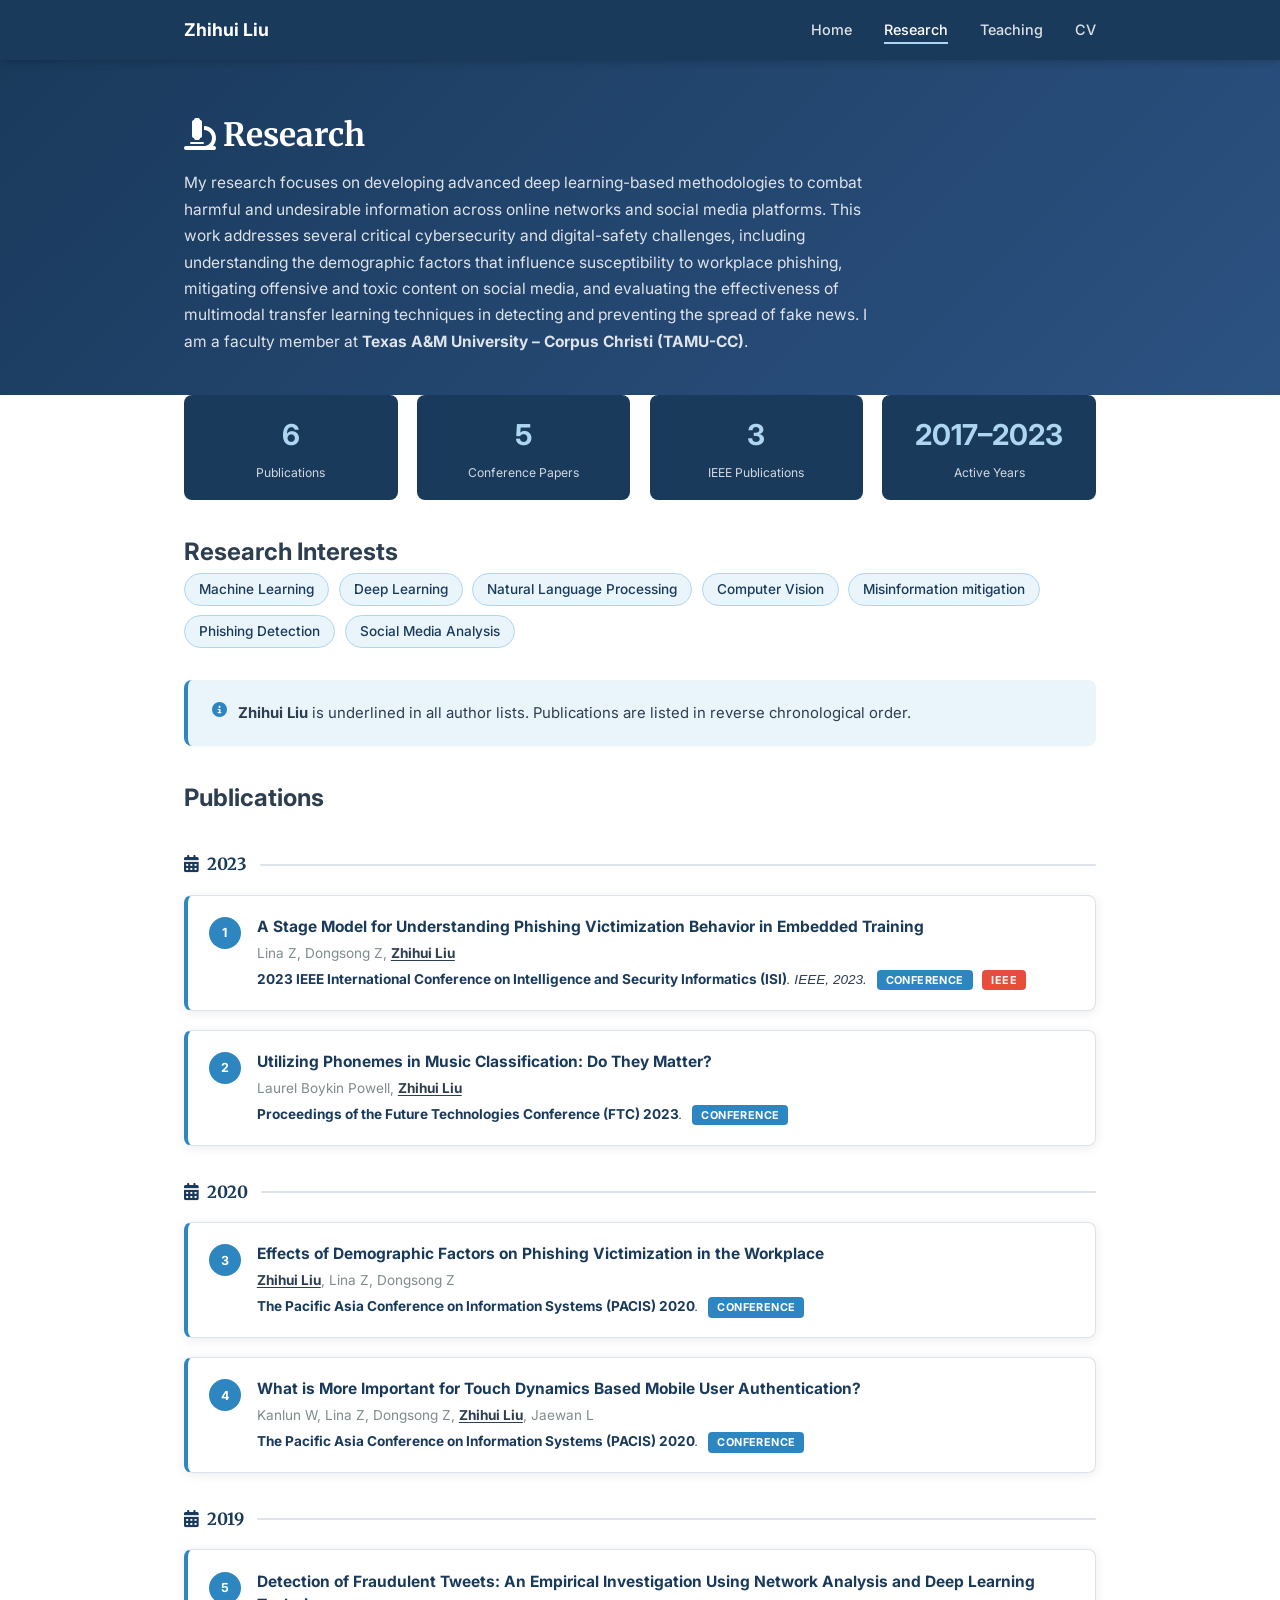
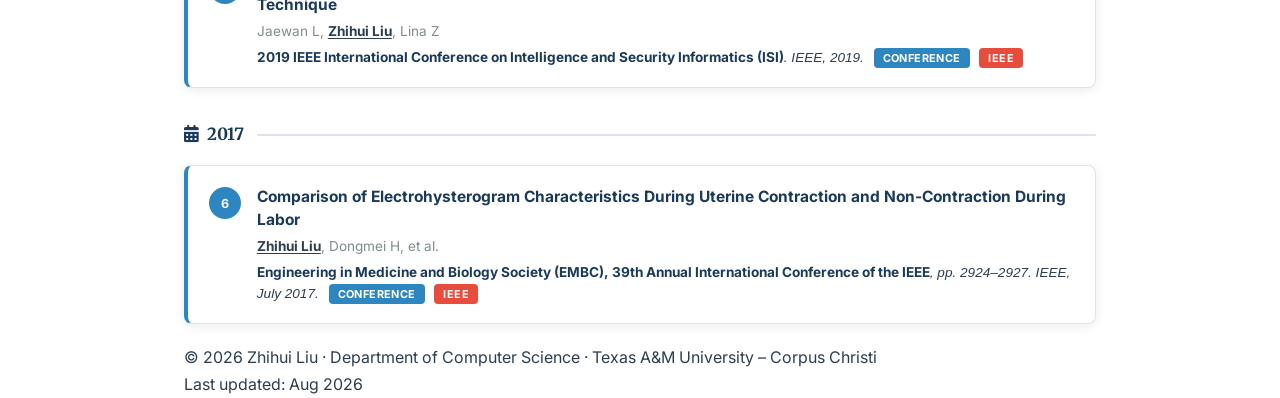
==== commit 65b29fa9: "Update research.html" ====
--- a/research.html
+++ b/research.html
@@ -246,11 +246,9 @@
         <i class="fas fa-microscope"></i> Research
       </h1>
       <p>
-        My research spans <strong>cybersecurity</strong>,
-        <strong>machine learning</strong>, and
-        <strong>natural language processing</strong>, with a focus on
-        phishing detection, user authentication, music classification,
-        and biomedical signal processing.
+        My research focuses on developing advanced deep learning-based methodologies to combat harmful and undesirable information across online networks and social media platforms. 
+        This work addresses several critical cybersecurity and digital-safety challenges, including understanding the demographic factors that influence susceptibility to workplace phishing, 
+        mitigating offensive and toxic content on social media, and evaluating the effectiveness of multimodal transfer learning techniques in detecting and preventing the spread of fake news.
         I am a faculty member at
         <strong>Texas A&amp;M University – Corpus Christi (TAMU-CC)</strong>.
       </p>
@@ -289,12 +287,9 @@
         <span class="interest-tag">Machine Learning</span>
         <span class="interest-tag">Deep Learning</span>
         <span class="interest-tag">Natural Language Processing</span>
-        <span class="interest-tag">Cybersecurity</span>
+        <span class="interest-tag">Computer Vision</span>
+        <span class="interest-tag">Misinformation mitigation</span>
         <span class="interest-tag">Phishing Detection</span>
-        <span class="interest-tag">User Authentication</span>
-        <span class="interest-tag">Music Classification</span>
-        <span class="interest-tag">Network Analysis</span>
-        <span class="interest-tag">Biomedical Signal Processing</span>
         <span class="interest-tag">Social Media Analysis</span>
       </div>
 
@@ -481,11 +476,11 @@
   <footer class="footer">
     <div class="container">
       <p>
-        © 2025 Zhihui Liu ·
+        © 2026 Zhihui Liu ·
         Department of Computer Science ·
         Texas A&amp;M University – Corpus Christi
       </p>
-      <p>Last updated: June 2025</p>
+      <p>Last updated: Aug 2026</p>
     </div>
   </footer>
 
@@ -520,4 +515,4 @@
       });
     }, { threshold: 0.1 });
 
-    document.quer+    document.quer
